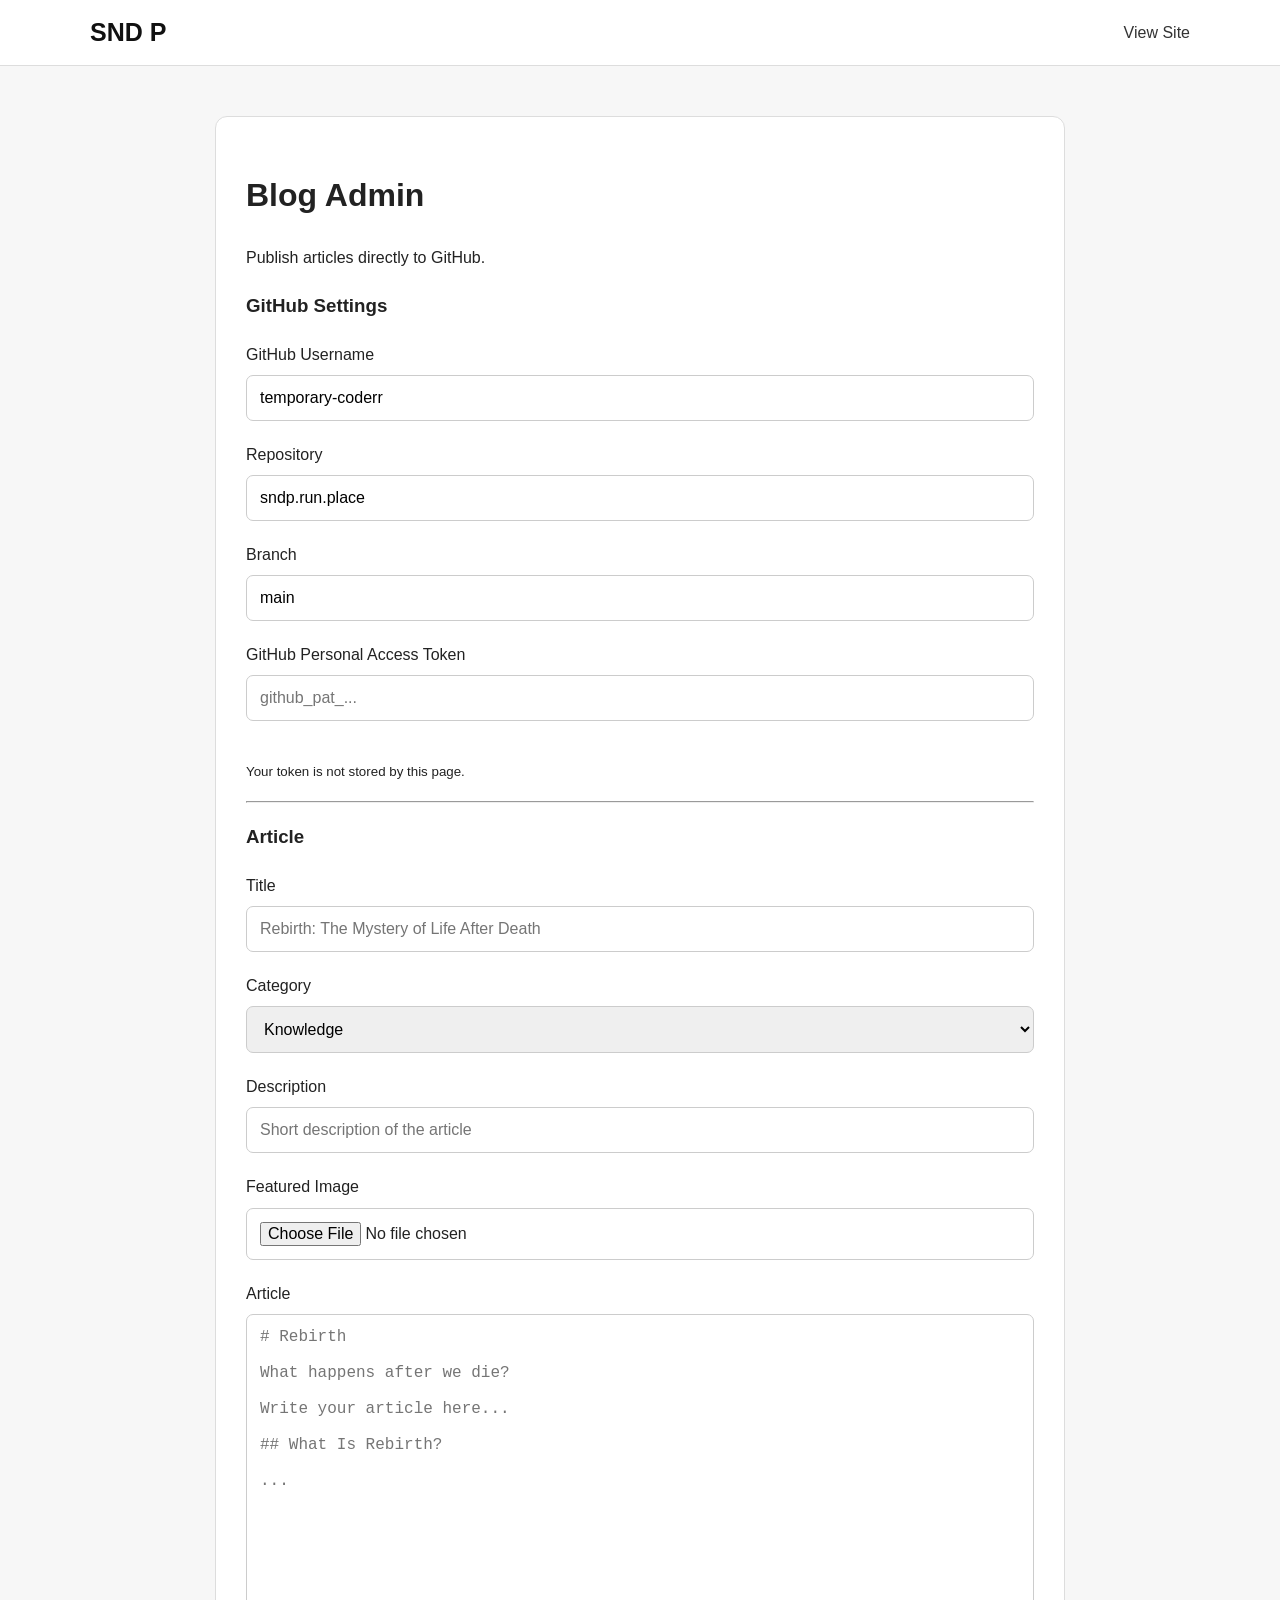
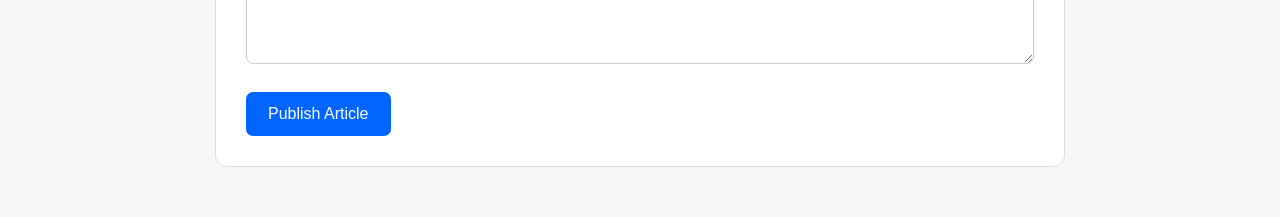
==== admin.html @ dfa2cad1 "Add files via upload" ====
<!DOCTYPE html>
<html lang="en">
<head>
<meta charset="UTF-8">
<meta name="viewport" content="width=device-width, initial-scale=1.0">
<title>Blog Admin</title>
<link rel="stylesheet" href="style.css">
</head>
<body>
<header class="header">
<div class="container nav">
<a href="index.html" class="logo">SND P</a>
<nav><a href="index.html">View Site</a></nav>
</div>
</header>
<main class="container admin">
<div class="admin-box">
<h1>Blog Admin</h1>
<p>Publish articles directly to GitHub.</p>
<h3>GitHub Settings</h3>
<label>GitHub Username</label>
<input id="githubOwner" value="temporary-coderr">
<label>Repository</label>
<input id="githubRepo" value="sndp.run.place">
<label>Branch</label>
<input id="githubBranch" value="main">
<label>GitHub Personal Access Token</label>
<input id="githubToken" type="password" placeholder="github_pat_..." autocomplete="off">
<p><small>Your token is not stored by this page.</small></p>
<hr>
<h3>Article</h3>
<label>Title</label>
<input id="title" placeholder="Rebirth: The Mystery of Life After Death">
<label>Category</label>
<select id="category">
<option>Knowledge</option><option>Technology</option><option>Science</option>
<option>History</option><option>AI</option><option>India</option><option>Other</option>
</select>
<label>Description</label>
<input id="description" placeholder="Short description of the article">
<label>Featured Image</label>
<input id="image" type="file" accept="image/png,image/jpeg,image/webp">
<label>Article</label>
<textarea id="content" placeholder="# Rebirth

What happens after we die?

Write your article here...

## What Is Rebirth?

..."></textarea>
<button id="publish">Publish Article</button>
<div id="status" class="status hidden"></div>
</div>
</main>
<script src="admin.js"></script>
</body>
</html>
---- style.css ----
*{box-sizing:border-box}
body{margin:0;font-family:Arial,Helvetica,sans-serif;background:#f7f7f7;color:#222;line-height:1.7}
.container{width:min(1100px,92%);margin:auto}
.header{background:white;border-bottom:1px solid #ddd;position:sticky;top:0;z-index:10}
.nav{min-height:65px;display:flex;align-items:center;justify-content:space-between}
.logo{font-size:25px;font-weight:bold;color:#111;text-decoration:none}
nav{display:flex;gap:25px}
nav a{color:#333;text-decoration:none;font-weight:500}
nav a:hover{color:#06f}
.hero{background:#111;color:white;padding:90px 0;text-align:center}
.hero h1{font-size:clamp(40px,7vw,70px);margin:0 0 15px}
.hero p{font-size:19px;max-width:650px;margin:auto;opacity:.85}
.articles-section{padding:60px 0}
.articles-section h2{font-size:32px;margin-bottom:30px}
.article-grid{display:grid;grid-template-columns:repeat(auto-fit,minmax(280px,1fr));gap:25px}
.card{background:white;border-radius:12px;overflow:hidden;border:1px solid #ddd;transition:.2s}
.card:hover{transform:translateY(-4px);box-shadow:0 10px 30px rgba(0,0,0,.08)}
.card img{width:100%;height:200px;object-fit:cover}
.card-content{padding:22px}
.card h3{margin-top:0;font-size:23px}
.card p{color:#666}
.read-more{display:inline-block;margin-top:10px;color:#06f;text-decoration:none;font-weight:bold}
.article-page{max-width:850px;padding-top:60px;padding-bottom:80px}
.article-page h1{font-size:clamp(35px,6vw,55px);line-height:1.2;margin-bottom:10px}
.article-meta{color:#777;margin-bottom:30px}
.article-image{width:100%;max-height:500px;object-fit:cover;border-radius:12px;margin-bottom:35px}
.article-content{background:white;padding:35px;border-radius:12px;font-size:18px}
.article-content h2{margin-top:35px}
.article-content img{max-width:100%;border-radius:10px}
footer{background:#111;color:white;padding:30px 0;margin-top:50px}
.admin{max-width:850px;margin:50px auto}
.admin-box{background:white;padding:30px;border-radius:12px;border:1px solid #ddd}
input,textarea,select{width:100%;padding:13px;margin-top:7px;margin-bottom:20px;border:1px solid #ccc;border-radius:7px;font-size:16px}
textarea{min-height:350px;resize:vertical}
button{border:none;padding:13px 22px;border-radius:7px;background:#06f;color:white;font-size:16px;cursor:pointer}
button:hover{background:#05c}
button:disabled{opacity:.5;cursor:not-allowed}
.status{margin-top:20px;padding:15px;border-radius:7px;background:#f1f1f1}
.hidden{display:none}
@media(max-width:600px){nav{gap:12px;font-size:14px}.article-content{padding:20px}}
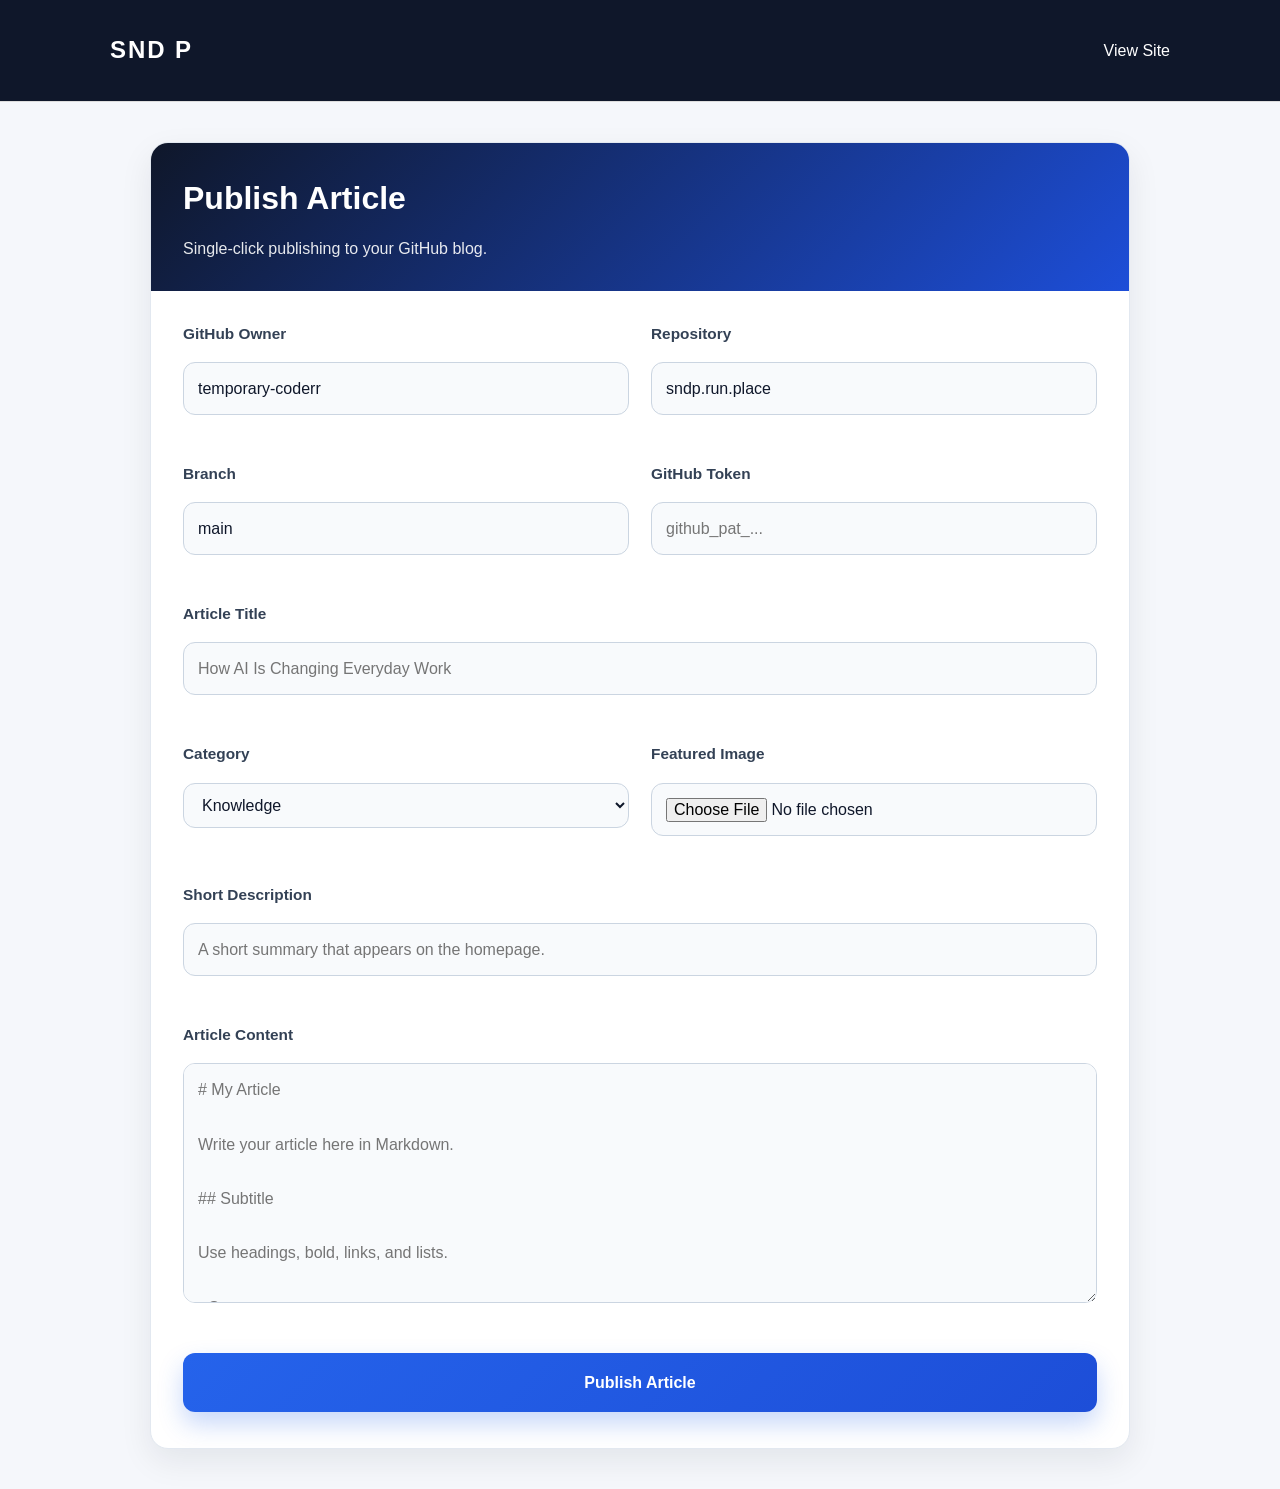
==== commit dd9d545a: "Refresh admin UI with a single-click publish layout" ====
--- a/admin.html
+++ b/admin.html
@@ -1,59 +1,277 @@
 <!DOCTYPE html>
 <html lang="en">
 <head>
-<meta charset="UTF-8">
-<meta name="viewport" content="width=device-width, initial-scale=1.0">
-<title>Blog Admin</title>
-<link rel="stylesheet" href="style.css">
+  <meta charset="UTF-8">
+  <meta name="viewport" content="width=device-width, initial-scale=1.0">
+  <title>Blog Admin</title>
+  <link rel="stylesheet" href="style.css">
+  <style>
+    body {
+      margin: 0;
+      font-family: Arial, sans-serif;
+      background: #f5f7fb;
+      color: #1f2937;
+    }
+
+    .header {
+      background: #0f172a;
+      color: white;
+      padding: 18px 0;
+    }
+
+    .container {
+      max-width: 1100px;
+      margin: 0 auto;
+      padding: 0 20px;
+    }
+
+    .nav {
+      display: flex;
+      align-items: center;
+      justify-content: space-between;
+    }
+
+    .logo {
+      color: white;
+      text-decoration: none;
+      font-weight: 700;
+      font-size: 1.5rem;
+      letter-spacing: 0.08em;
+    }
+
+    .admin-shell {
+      max-width: 980px;
+      margin: 40px auto;
+      background: white;
+      border-radius: 18px;
+      box-shadow: 0 12px 32px rgba(15, 23, 42, 0.08);
+      overflow: hidden;
+      border: 1px solid #e2e8f0;
+    }
+
+    .admin-header {
+      background: linear-gradient(135deg, #0f172a, #1d4ed8);
+      color: white;
+      padding: 28px 32px;
+    }
+
+    .admin-header h1 {
+      margin: 0;
+      font-size: clamp(2rem, 2.5vw, 2.6rem);
+    }
+
+    .admin-header p {
+      margin: 10px 0 0;
+      opacity: 0.9;
+    }
+
+    .admin-body {
+      padding: 30px 32px 36px;
+    }
+
+    .admin-grid {
+      display: grid;
+      grid-template-columns: repeat(2, minmax(0, 1fr));
+      gap: 22px;
+    }
+
+    .field {
+      display: flex;
+      flex-direction: column;
+      gap: 8px;
+      margin-bottom: 4px;
+    }
+
+    .field.full {
+      grid-column: 1 / -1;
+    }
+
+    label {
+      font-weight: 600;
+      color: #334155;
+      font-size: 0.96rem;
+    }
+
+    input, select, textarea, button {
+      font: inherit;
+    }
+
+    input, select, textarea {
+      width: 100%;
+      border: 1px solid #cbd5e1;
+      border-radius: 12px;
+      padding: 12px 14px;
+      background: #f8fafc;
+      color: #0f172a;
+      box-sizing: border-box;
+      transition: border-color 0.2s ease, box-shadow 0.2s ease;
+    }
+
+    input:focus, select:focus, textarea:focus {
+      outline: none;
+      border-color: #3b82f6;
+      box-shadow: 0 0 0 4px rgba(59, 130, 246, 0.12);
+      background: white;
+    }
+
+    textarea {
+      min-height: 240px;
+      resize: vertical;
+    }
+
+    .meta-note {
+      font-size: 0.8rem;
+      color: #64748b;
+      margin: -4px 0 0;
+    }
+
+    .publish-wrap {
+      margin-top: 26px;
+      display: flex;
+      flex-direction: column;
+      gap: 14px;
+    }
+
+    #publish {
+      border: none;
+      border-radius: 12px;
+      background: linear-gradient(135deg, #2563eb, #1d4ed8);
+      color: white;
+      font-weight: 700;
+      font-size: 1rem;
+      padding: 16px 20px;
+      cursor: pointer;
+      transition: transform 0.15s ease, box-shadow 0.2s ease;
+      box-shadow: 0 12px 24px rgba(37, 99, 235, 0.25);
+    }
+
+    #publish:hover {
+      transform: translateY(-1px);
+      box-shadow: 0 14px 28px rgba(37, 99, 235, 0.35);
+    }
+
+    #publish:disabled {
+      opacity: 0.7;
+      cursor: wait;
+      transform: none;
+    }
+
+    #status {
+      border-radius: 12px;
+      padding: 14px 16px;
+      background: #f8fafc;
+      border: 1px solid #e2e8f0;
+      line-height: 1.5;
+      min-height: 22px;
+    }
+
+    #status.hidden {
+      display: none;
+    }
+
+    @media (max-width: 760px) {
+      .admin-grid {
+        grid-template-columns: 1fr;
+      }
+
+      .admin-header,
+      .admin-body {
+        padding-left: 20px;
+        padding-right: 20px;
+      }
+    }
+  </style>
 </head>
 <body>
-<header class="header">
-<div class="container nav">
-<a href="index.html" class="logo">SND P</a>
-<nav><a href="index.html">View Site</a></nav>
-</div>
-</header>
-<main class="container admin">
-<div class="admin-box">
-<h1>Blog Admin</h1>
-<p>Publish articles directly to GitHub.</p>
-<h3>GitHub Settings</h3>
-<label>GitHub Username</label>
-<input id="githubOwner" value="temporary-coderr">
-<label>Repository</label>
-<input id="githubRepo" value="sndp.run.place">
-<label>Branch</label>
-<input id="githubBranch" value="main">
-<label>GitHub Personal Access Token</label>
-<input id="githubToken" type="password" placeholder="github_pat_..." autocomplete="off">
-<p><small>Your token is not stored by this page.</small></p>
-<hr>
-<h3>Article</h3>
-<label>Title</label>
-<input id="title" placeholder="Rebirth: The Mystery of Life After Death">
-<label>Category</label>
-<select id="category">
-<option>Knowledge</option><option>Technology</option><option>Science</option>
-<option>History</option><option>AI</option><option>India</option><option>Other</option>
-</select>
-<label>Description</label>
-<input id="description" placeholder="Short description of the article">
-<label>Featured Image</label>
-<input id="image" type="file" accept="image/png,image/jpeg,image/webp">
-<label>Article</label>
-<textarea id="content" placeholder="# Rebirth
-
-What happens after we die?
-
-Write your article here...
-
-## What Is Rebirth?
-
-..."></textarea>
-<button id="publish">Publish Article</button>
-<div id="status" class="status hidden"></div>
-</div>
-</main>
-<script src="admin.js"></script>
+  <header class="header">
+    <div class="container nav">
+      <a href="index.html" class="logo">SND P</a>
+      <nav><a href="index.html" style="color: white; text-decoration: none;">View Site</a></nav>
+    </div>
+  </header>
+
+  <main class="container">
+    <section class="admin-shell">
+      <div class="admin-header">
+        <h1>Publish Article</h1>
+        <p>Single-click publishing to your GitHub blog.</p>
+      </div>
+
+      <div class="admin-body">
+        <div class="admin-grid">
+          <div class="field">
+            <label for="githubOwner">GitHub Owner</label>
+            <input id="githubOwner" value="temporary-coderr">
+          </div>
+
+          <div class="field">
+            <label for="githubRepo">Repository</label>
+            <input id="githubRepo" value="sndp.run.place">
+          </div>
+
+          <div class="field">
+            <label for="githubBranch">Branch</label>
+            <input id="githubBranch" value="main">
+          </div>
+
+          <div class="field">
+            <label for="githubToken">GitHub Token</label>
+            <input id="githubToken" type="password" placeholder="github_pat_..." autocomplete="off">
+          </div>
+
+          <div class="field full">
+            <label for="title">Article Title</label>
+            <input id="title" placeholder="How AI Is Changing Everyday Work">
+          </div>
+
+          <div class="field">
+            <label for="category">Category</label>
+            <select id="category">
+              <option>Knowledge</option>
+              <option>Technology</option>
+              <option>Science</option>
+              <option>History</option>
+              <option>AI</option>
+              <option>India</option>
+              <option>Other</option>
+            </select>
+          </div>
+
+          <div class="field">
+            <label for="image">Featured Image</label>
+            <input id="image" type="file" accept="image/png,image/jpeg,image/webp">
+          </div>
+
+          <div class="field full">
+            <label for="description">Short Description</label>
+            <input id="description" placeholder="A short summary that appears on the homepage.">
+          </div>
+
+          <div class="field full">
+            <label for="content">Article Content</label>
+            <textarea id="content" placeholder="# My Article
+
+Write your article here in Markdown.
+
+## Subtitle
+
+Use headings, bold, links, and lists.
+
+- One
+- Two
+- Three
+"></textarea>
+          </div>
+        </div>
+
+        <div class="publish-wrap">
+          <button id="publish">Publish Article</button>
+          <div id="status" class="status hidden"></div>
+        </div>
+      </div>
+    </section>
+  </main>
+
+  <script src="admin.js"></script>
 </body>
 </html>
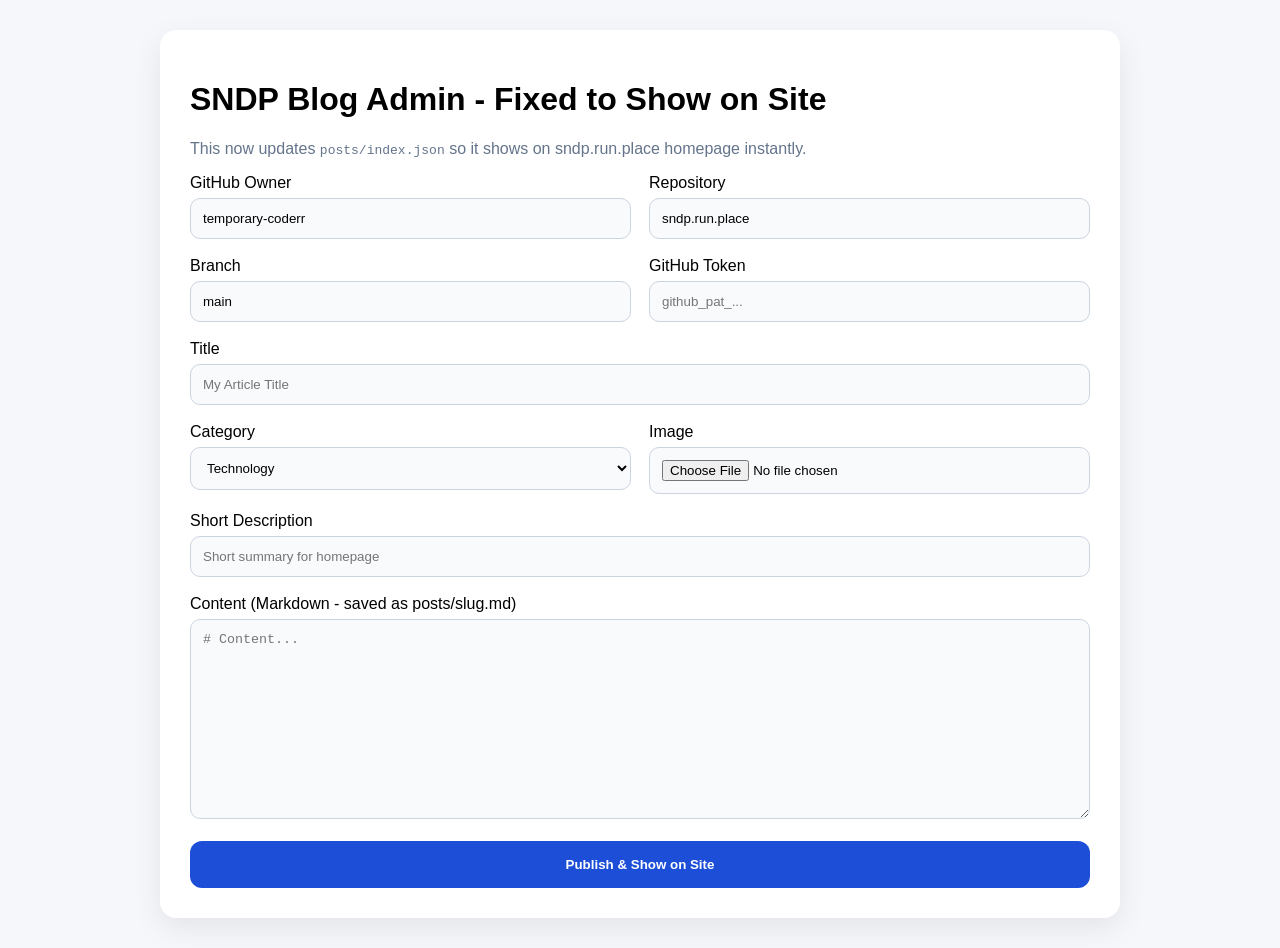
==== commit 42752532: "Update admin.html" ====
--- a/admin.html
+++ b/admin.html
@@ -1,277 +1,89 @@
 <!DOCTYPE html>
-<html lang="en">
-<head>
-  <meta charset="UTF-8">
-  <meta name="viewport" content="width=device-width, initial-scale=1.0">
-  <title>Blog Admin</title>
-  <link rel="stylesheet" href="style.css">
-  <style>
-    body {
-      margin: 0;
-      font-family: Arial, sans-serif;
-      background: #f5f7fb;
-      color: #1f2937;
-    }
-
-    .header {
-      background: #0f172a;
-      color: white;
-      padding: 18px 0;
-    }
-
-    .container {
-      max-width: 1100px;
-      margin: 0 auto;
-      padding: 0 20px;
-    }
-
-    .nav {
-      display: flex;
-      align-items: center;
-      justify-content: space-between;
-    }
-
-    .logo {
-      color: white;
-      text-decoration: none;
-      font-weight: 700;
-      font-size: 1.5rem;
-      letter-spacing: 0.08em;
-    }
-
-    .admin-shell {
-      max-width: 980px;
-      margin: 40px auto;
-      background: white;
-      border-radius: 18px;
-      box-shadow: 0 12px 32px rgba(15, 23, 42, 0.08);
-      overflow: hidden;
-      border: 1px solid #e2e8f0;
-    }
-
-    .admin-header {
-      background: linear-gradient(135deg, #0f172a, #1d4ed8);
-      color: white;
-      padding: 28px 32px;
-    }
-
-    .admin-header h1 {
-      margin: 0;
-      font-size: clamp(2rem, 2.5vw, 2.6rem);
-    }
-
-    .admin-header p {
-      margin: 10px 0 0;
-      opacity: 0.9;
-    }
-
-    .admin-body {
-      padding: 30px 32px 36px;
-    }
-
-    .admin-grid {
-      display: grid;
-      grid-template-columns: repeat(2, minmax(0, 1fr));
-      gap: 22px;
-    }
-
-    .field {
-      display: flex;
-      flex-direction: column;
-      gap: 8px;
-      margin-bottom: 4px;
-    }
-
-    .field.full {
-      grid-column: 1 / -1;
-    }
-
-    label {
-      font-weight: 600;
-      color: #334155;
-      font-size: 0.96rem;
-    }
-
-    input, select, textarea, button {
-      font: inherit;
-    }
-
-    input, select, textarea {
-      width: 100%;
-      border: 1px solid #cbd5e1;
-      border-radius: 12px;
-      padding: 12px 14px;
-      background: #f8fafc;
-      color: #0f172a;
-      box-sizing: border-box;
-      transition: border-color 0.2s ease, box-shadow 0.2s ease;
-    }
-
-    input:focus, select:focus, textarea:focus {
-      outline: none;
-      border-color: #3b82f6;
-      box-shadow: 0 0 0 4px rgba(59, 130, 246, 0.12);
-      background: white;
-    }
-
-    textarea {
-      min-height: 240px;
-      resize: vertical;
-    }
-
-    .meta-note {
-      font-size: 0.8rem;
-      color: #64748b;
-      margin: -4px 0 0;
-    }
-
-    .publish-wrap {
-      margin-top: 26px;
-      display: flex;
-      flex-direction: column;
-      gap: 14px;
-    }
-
-    #publish {
-      border: none;
-      border-radius: 12px;
-      background: linear-gradient(135deg, #2563eb, #1d4ed8);
-      color: white;
-      font-weight: 700;
-      font-size: 1rem;
-      padding: 16px 20px;
-      cursor: pointer;
-      transition: transform 0.15s ease, box-shadow 0.2s ease;
-      box-shadow: 0 12px 24px rgba(37, 99, 235, 0.25);
-    }
-
-    #publish:hover {
-      transform: translateY(-1px);
-      box-shadow: 0 14px 28px rgba(37, 99, 235, 0.35);
-    }
-
-    #publish:disabled {
-      opacity: 0.7;
-      cursor: wait;
-      transform: none;
-    }
-
-    #status {
-      border-radius: 12px;
-      padding: 14px 16px;
-      background: #f8fafc;
-      border: 1px solid #e2e8f0;
-      line-height: 1.5;
-      min-height: 22px;
-    }
-
-    #status.hidden {
-      display: none;
-    }
-
-    @media (max-width: 760px) {
-      .admin-grid {
-        grid-template-columns: 1fr;
-      }
-
-      .admin-header,
-      .admin-body {
-        padding-left: 20px;
-        padding-right: 20px;
-      }
-    }
-  </style>
-</head>
-<body>
-  <header class="header">
-    <div class="container nav">
-      <a href="index.html" class="logo">SND P</a>
-      <nav><a href="index.html" style="color: white; text-decoration: none;">View Site</a></nav>
-    </div>
-  </header>
-
-  <main class="container">
-    <section class="admin-shell">
-      <div class="admin-header">
-        <h1>Publish Article</h1>
-        <p>Single-click publishing to your GitHub blog.</p>
-      </div>
-
-      <div class="admin-body">
-        <div class="admin-grid">
-          <div class="field">
-            <label for="githubOwner">GitHub Owner</label>
-            <input id="githubOwner" value="temporary-coderr">
-          </div>
-
-          <div class="field">
-            <label for="githubRepo">Repository</label>
-            <input id="githubRepo" value="sndp.run.place">
-          </div>
-
-          <div class="field">
-            <label for="githubBranch">Branch</label>
-            <input id="githubBranch" value="main">
-          </div>
-
-          <div class="field">
-            <label for="githubToken">GitHub Token</label>
-            <input id="githubToken" type="password" placeholder="github_pat_..." autocomplete="off">
-          </div>
-
-          <div class="field full">
-            <label for="title">Article Title</label>
-            <input id="title" placeholder="How AI Is Changing Everyday Work">
-          </div>
-
-          <div class="field">
-            <label for="category">Category</label>
-            <select id="category">
-              <option>Knowledge</option>
-              <option>Technology</option>
-              <option>Science</option>
-              <option>History</option>
-              <option>AI</option>
-              <option>India</option>
-              <option>Other</option>
-            </select>
-          </div>
-
-          <div class="field">
-            <label for="image">Featured Image</label>
-            <input id="image" type="file" accept="image/png,image/jpeg,image/webp">
-          </div>
-
-          <div class="field full">
-            <label for="description">Short Description</label>
-            <input id="description" placeholder="A short summary that appears on the homepage.">
-          </div>
-
-          <div class="field full">
-            <label for="content">Article Content</label>
-            <textarea id="content" placeholder="# My Article
-
-Write your article here in Markdown.
-
-## Subtitle
-
-Use headings, bold, links, and lists.
-
-- One
-- Two
-- Three
-"></textarea>
-          </div>
-        </div>
-
-        <div class="publish-wrap">
-          <button id="publish">Publish Article</button>
-          <div id="status" class="status hidden"></div>
-        </div>
-      </div>
-    </section>
-  </main>
-
-  <script src="admin.js"></script>
-</body>
-</html>
+<html><head><meta charset="UTF-8"><meta name="viewport" content="width=device-width,initial-scale=1"><title>SNDP Admin - Working</title>
+<style>body{margin:0;font-family:Arial;background:#f5f7fb}.wrap{max-width:900px;margin:30px auto;background:#fff;padding:30px;border-radius:16px;box-shadow:0 10px 30px rgba(0,0,0,.08)}input,select,textarea{width:100%;padding:12px;border:1px solid #cbd5e1;border-radius:10px;background:#f8fafc;margin-top:6px;box-sizing:border-box}.grid{display:grid;grid-template-columns:1fr 1fr;gap:18px}.full{grid-column:1/-1}button{width:100%;padding:16px;border:0;border-radius:12px;background:#1d4ed8;color:#fff;font-weight:700;cursor:pointer;margin-top:18px}#status{margin-top:16px;padding:14px;border:1px solid #e2e8f0;border-radius:12px;background:#f8fafc;line-height:1.6}.hidden{display:none}</style>
+</head><body><div class="wrap">
+<h1>SNDP Blog Admin - Fixed to Show on Site</h1>
+<p style="color:#64748b">This now updates <code>posts/index.json</code> so it shows on sndp.run.place homepage instantly.</p>
+<div class="grid">
+<div><label>GitHub Owner</label><input id="githubOwner" value="temporary-coderr"></div>
+<div><label>Repository</label><input id="githubRepo" value="sndp.run.place"></div>
+<div><label>Branch</label><input id="githubBranch" value="main"></div>
+<div><label>GitHub Token</label><input id="githubToken" type="password" placeholder="github_pat_..."></div>
+<div class="full"><label>Title</label><input id="title" placeholder="My Article Title"></div>
+<div><label>Category</label><select id="category"><option>Technology</option><option>Knowledge</option><option>Science</option><option>History</option><option>AI</option><option>India</option><option>Other</option></select></div>
+<div><label>Image</label><input id="image" type="file" accept="image/*"></div>
+<div class="full"><label>Short Description</label><input id="description" placeholder="Short summary for homepage"></div>
+<div class="full"><label>Content (Markdown - saved as posts/slug.md)</label><textarea id="content" style="min-height:200px" placeholder="# Content..."></textarea></div>
+</div>
+<button id="publish">Publish & Show on Site</button>
+<div id="status" class="hidden"></div>
+</div>
+<script>
+const $=id=>document.getElementById(id);
+const set=(m,e)=>{const el=$('status');el.classList.remove('hidden');el.innerHTML=m;el.style.color=e?'#b91c1c':'#0f172a';el.style.background=e?'#fef2f2':'#f8fafc';}
+const slugify=t=>t.toLowerCase().trim().replace(/[^a-z0-9\s-]/g,'').replace(/\s+/g,'-').replace(/-+/g,'-').slice(0,60);
+const toB64=f=>new Promise((r,j)=>{const rd=new FileReader();rd.onload=()=>r(rd.result.split(',')[1]);rd.onerror=j;rd.readAsDataURL(f);});
+async function gh(url,token,opt={}){const res=await fetch(url,{...opt,headers:{'Authorization':`Bearer ${token}`,'Accept':'application/vnd.github+json','Content-Type':'application/json',...(opt.headers||{})}});const txt=await res.text();let data;try{data=JSON.parse(txt)}catch{data={message:txt}}return {ok:res.ok,status:res.status,data,txt};}
+$('publish').onclick=async()=>{
+ const owner=$('githubOwner').value.trim(),repo=$('githubRepo').value.trim(),branch=$('githubBranch').value.trim()||'main',token=$('githubToken').value.trim(),title=$('title').value.trim(),cat=$('category').value,desc=$('description').value.trim(),content=$('content').value.trim(),imgFile=$('image').files[0];
+ if(!owner||!repo||!token||!title||!content){set('❌ Fill Owner, Repo, Token, Title, Content',true);return;}
+ const btn=$('publish');btn.disabled=true;btn.textContent='Starting...';
+ try{
+  // 1. Check repo
+  set('🔍 Checking repo...');let chk=await gh(`https://api.github.com/repos/${owner}/${repo}`,token);
+  if(!chk.ok) throw new Error(`Repo Not Found: ${chk.data.message}. Recreate token with Only select repos -> ${repo} -> Contents: Read and write`);
+  
+  const date=new Date(), ds=date.toISOString().split('T')[0], slug=slugify(title);
+  let imagePathForSite='';
+  // 2. Upload image if any
+  if(imgFile){
+   set(`⏳ Uploading image ${imgFile.name}...`);btn.textContent='Uploading image...';
+   const ext=imgFile.name.split('.').pop()||'webp';const imgName=`${ds}-${slug}.${ext}`;const imgPath=`images/${imgName}`;imagePathForSite=`/${imgPath}`;
+   const b64=await toB64(imgFile);
+   const up=await gh(`https://api.github.com/repos/${owner}/${repo}/contents/${imgPath}`,token,{method:'PUT',body:JSON.stringify({message:`Add image ${imgName}`,content:b64,branch})});
+   if(!up.ok && up.status!==422) throw new Error(`Image upload failed ${up.status}: ${up.data.message}`);
+  }
+  // 3. Get existing posts/index.json
+  set('📥 Loading posts/index.json...');btn.textContent='Loading index...';
+  let existingPosts=[];let indexSha=null;
+  const idxGet=await gh(`https://api.github.com/repos/${owner}/${repo}/contents/posts/index.json?ref=${branch}`,token);
+  if(idxGet.ok){
+   try{const decoded=atob(idxGet.data.content);existingPosts=JSON.parse(decoded);indexSha=idxGet.data.sha;}catch(e){existingPosts=[];}
+  } else if(idxGet.status===404){
+   existingPosts=[]; // will create new
+  } else {
+   throw new Error(`Cannot read posts/index.json [${idxGet.status}]: ${idxGet.data.message}`);
+  }
+  // 4. Create new post entry
+  const newPost={title,description:desc,category:cat,date:ds,slug,image:imagePathForSite};
+  // remove if slug exists
+  existingPosts=existingPosts.filter(p=>p.slug!==slug);
+  existingPosts.unshift(newPost);
+  // 5. Upload updated index.json
+  set('💾 Updating posts/index.json...');btn.textContent='Updating homepage list...';
+  const newIndexContent=btoa(unescape(encodeURIComponent(JSON.stringify(existingPosts,null,2))));
+  const putBody={message:`Update index: ${title}`,content:newIndexContent,branch};
+  if(indexSha) putBody.sha=indexSha;
+  const putIdx=await gh(`https://api.github.com/repos/${owner}/${repo}/contents/posts/index.json`,token,{method:'PUT',body:JSON.stringify(putBody)});
+  if(!putIdx.ok) throw new Error(`Failed to update index.json [${putIdx.status}]: ${putIdx.data.message}`);
+  // 6. Also create markdown file for article page
+  set('📝 Creating markdown file...');btn.textContent='Creating article file...';
+  const md=`---
+title: "${title.replace(/"/g,'\"')}"
+description: "${desc.replace(/"/g,'\"')}"
+category: "${cat}"
+date: "${ds}"
+slug: "${slug}"
+${imagePathForSite?`image: "${imagePathForSite}"
+`:''}---
+${content}
+`;
+  const mdPath=`posts/${ds}-${slug}.md`;
+  const mdB64=btoa(unescape(encodeURIComponent(md)));
+  const mdPut=await gh(`https://api.github.com/repos/${owner}/${repo}/contents/${mdPath}`,token,{method:'PUT',body:JSON.stringify({message:`Add post ${title}`,content:mdB64,branch})});
+  // ignore if fails, index.json is main
+  set(`✅ <b>Published & Live!</b><br><br>✅ Updated <code>posts/index.json</code> with ${existingPosts.length} posts<br>✅ File: <code>${mdPath}</code><br>${imagePathForSite?`✅ Image: <code>${imagePathForSite}</code><br>`:''}<br><b>Your site will show it in 30-60 seconds:</b><br><a href="https://sndp.run.place" target="_blank">https://sndp.run.place</a><br><a href="${putIdx.data.content.html_url}" target="_blank">View index.json on GitHub</a><br><br>Hard refresh homepage with Ctrl+Shift+R`);
+ }catch(e){set(`❌ ${e.message}`,true);console.error(e);}
+ finally{btn.disabled=false;btn.textContent='Publish & Show on Site';}
+};
+</script></body></html>
